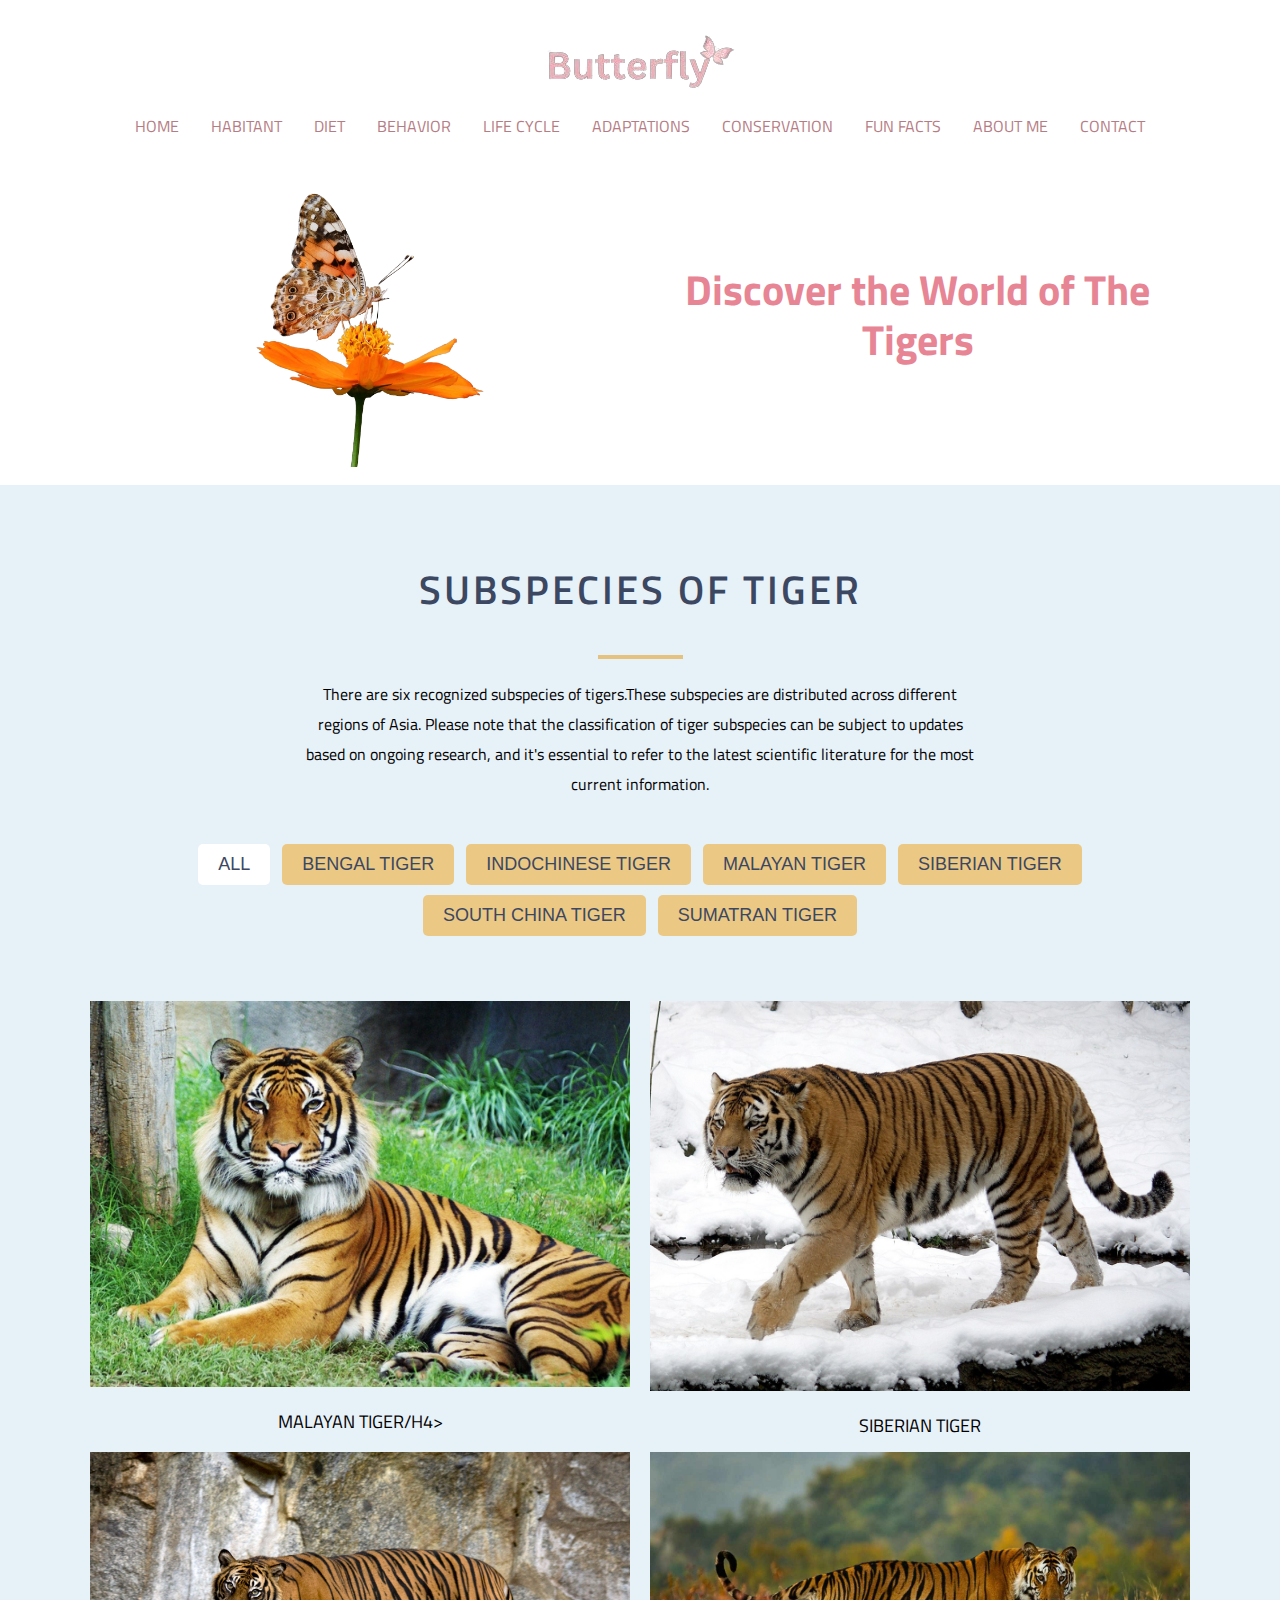
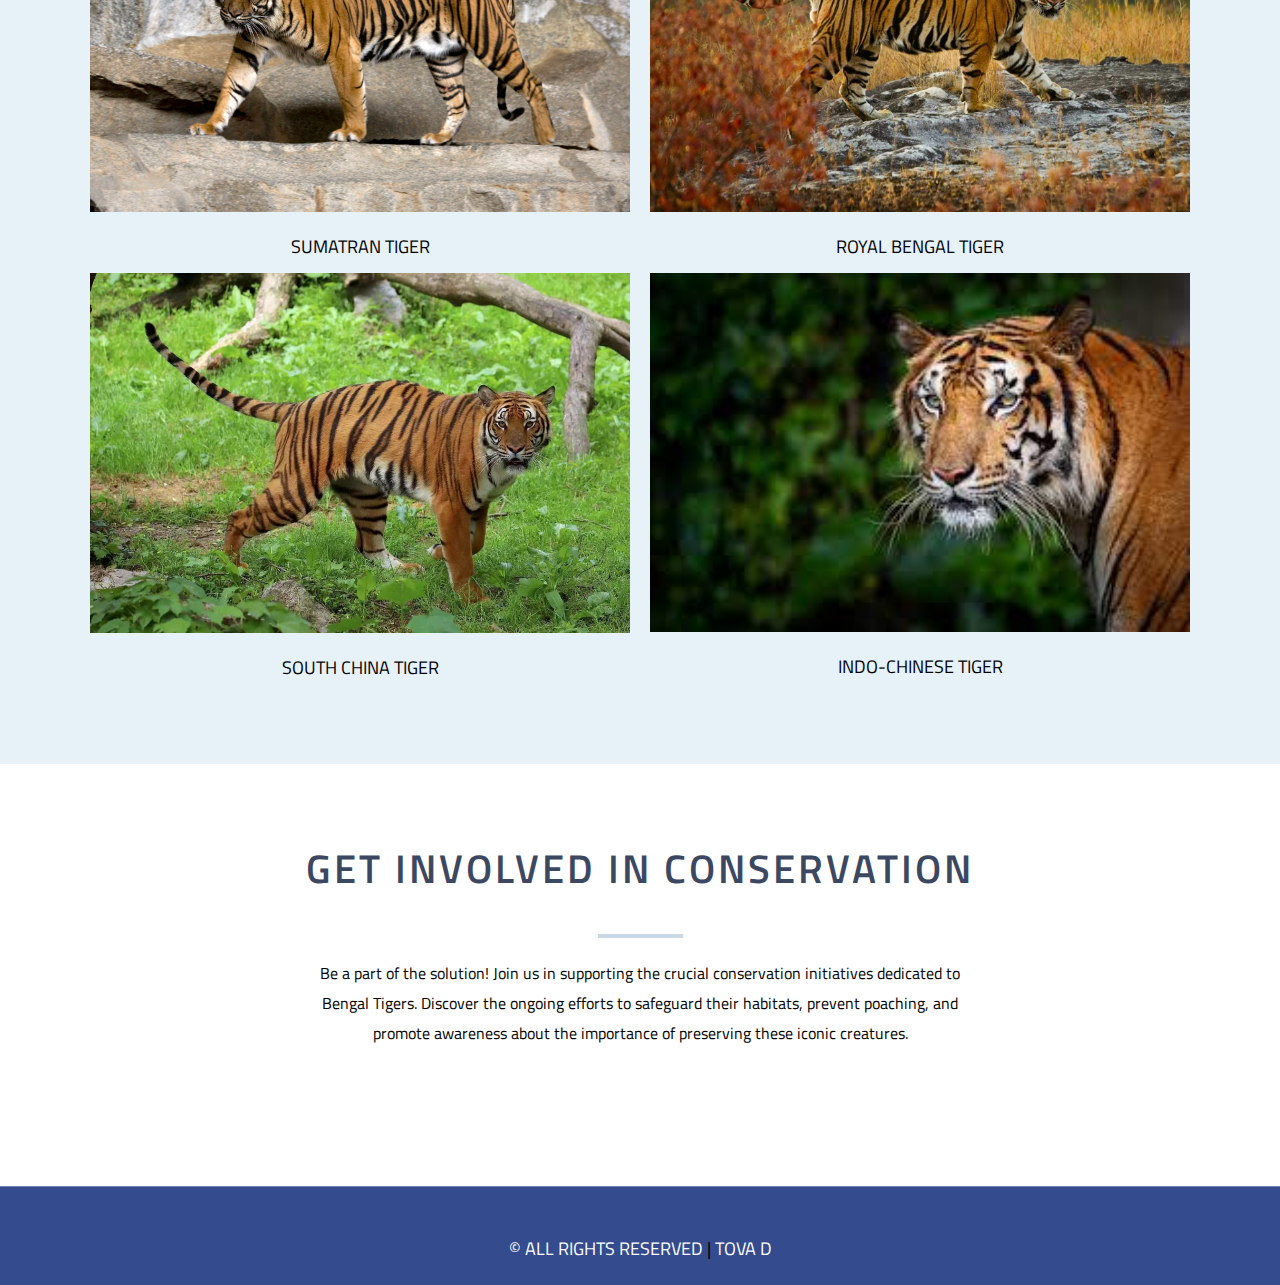
==== index.html @ 64b4b3be "lifecycle done" ====
<!DOCTYPE html>
<html lang="en">

<head>
    <meta charset="UTF-8">
    <meta name="viewport" content="width=device-width, initial-scale=1.0">
    <meta http-equiv="X-UA-Compatible" content="IE=edge">
    <title>Cuda - An awesome single page portfolio html template</title>
    <link rel="shortcut icon" href="./images/favicon.png" type="image/x-icon">
    <!-- GOOGLE FONTS -->
    <link href="https://fonts.googleapis.com/css?family=Titillium+Web:300,400,600,700" rel="stylesheet">
    <!-- FONT AWESOME -->
    <link rel="stylesheet" href="https://use.fontawesome.com/releases/v5.8.1/css/all.css" integrity="sha384-50oBUHEmvpQ+1lW4y57PTFmhCaXp0ML5d60M1M7uH2+nqUivzIebhndOJK28anvf" crossorigin="anonymous">
    <link rel="stylesheet" href="./css/grid.css">
    <link rel="stylesheet" href="./css/animated-circle.css">
    <link rel="stylesheet" href="./css/style.css">
    <link rel="stylesheet" href="./css/responsive.css">
</head>

<body>

    <!--header section start-->
    <header id="home">
        <nav>
            <div class="row">
                <a class="logo" href="index.html"><img src="./images/logo.png" alt="Butterfly"></a>
                <ul class="main-nav">
                    <li class="">
                        <a href="index.html">Home</a>
                    </li>
                    <li class="nav-item">
                        <a href="habitant.html">Habitant</a>
                    </li>
                    <li class="nav-item">
                        <a href="diet.html">Diet</a>
                    </li>
                    <li class="nav-item">
                        <a href="behavior.html">Behavior</a>
                    </li>
                    <li class="nav-item">
                        <a href="life-cycle.html">Life cycle</a>
                    </li>
                    <li class="nav-item">
                        <a href="adaptation.html">Adaptations</a>
                    </li>
                    <li class="nav-item">
                        <a href="conservation.html">Conservation</a>
                    </li>
                    <li class="nav-item">
                        <a href="fun-fact.html">Fun Facts</a>
                    </li>
                    <li class="nav-item">
                        <a href="about-me.html">About Me</a>
                    </li>
                    <li class="nav-item">
                        <a href="contact.html">Contact</a>
                    </li>
                </ul>
                <div class="mobile-menu">
                    <span onclick="openNav()">&#9776;</span>
                    <div class="overlay" id="myNav">
                        <a href="javascript:void(0)" onclick="closeNav()" class="close-btn">&times</a>
                        <div class="overlay-content">
                            <a onclick="closeNav()" href="index.html">Home</a>
                            <a onclick="closeNav()" href="habitant.html">Habitant</a>
                            <a onclick="closeNav()" href="diet.html">Diet</a>
                            <a onclick="closeNav()" href="behavior.html">Behavior</a>
                            <a onclick="closeNav()" href="life-cycle.html">Life cycle</a>
                            <a onclick="closeNav()" href="adaptation.html">Adaptations</a>
                            <a onclick="closeNav()" href="conservation.html">Conservation</a>
                            <a onclick="closeNav()" href="fun-fact.html">Fun Facts</a>
                            <a onclick="closeNav()" href="about-me.html">About Me</a>
                            <a onclick="closeNav()" href="contact.html">Contact</a>
                        </div>
                    </div>

                </div>
            </div>
        </nav>
        <div class="hero-section row">
            <div class="hero-img">
                <img src="./images/hero-img.png" alt="">
            </div>
            <div class="hero-text">
                <h1><span>Discover the World of The Tigers</span></h1>
            </div>
        </div>

    </header>
    <!--header section end-->

    <!--portfolio section start-->
    <section class="portfolio-section" id="portfolio">
        <div class="row">
            <h2>Subspecies of Tiger</h2>
            <p class="little-description">There are six recognized subspecies of tigers.These subspecies are distributed across different regions of Asia. Please note that the classification of tiger subspecies can be subject to updates based on ongoing research, and it's essential
                to refer to the latest scientific literature for the most current information.
            </p>
        </div>
        <div class="row">
            <div class="portfolio-menu ">
                <button type="button" data-filter="all">all</button>
                <button type="button" data-filter=".btiger">bengal tiger</button>
                <button type="button" data-filter=".itiger">Indochinese Tiger</button>
                <button type="button" data-filter=".mtiger">Malayan Tiger</button>
                <button type="button" data-filter=".stiger">Siberian Tiger</button>
                <button type="button" data-filter=".ctiger">South China Tiger</button>
                <button type="button" data-filter=".sttiger">Sumatran Tiger</button>
            </div>
        </div>
        <div class="row s-container container">
            <div class="s-item box mix mtiger">
                <img src="./images/mtiger.jpg" class="portfolio-image" alt="">
                <h4>Malayan Tiger/h4>
            </div>
            <div class="s-item box mix stiger">
                <img src="./images/stiger.jpg" class="portfolio-image" alt="">
                <h4>Siberian Tiger</h4>
            </div>
            <div class="s-item box mix sttiger">
                <img src="./images/sttiger.jpg" class="portfolio-image" alt="">
                <h4>Sumatran Tiger</h4>
            </div>
            <div class="s-item box mix btiger">
                <img src="./images/btiger.jpg" class="portfolio-image" alt="">
                <h4>Royal Bengal Tiger</h4>
            </div>
            <div class="s-item box mix ctiger">
                <img src="./images/ctiger.jpg" class="portfolio-image" alt="">
                <h4>South china tiger</h4>
            </div>
            <div class="s-item box mix itiger">
                <img src="./images/itiger.jpg" class="portfolio-image" alt="">
                <h4>Indo-Chinese Tiger</h4>
            </div>



        </div>

    </section>
    <!--team section start-->
    <section class="team-section " id="team">
        <div class="row">
            <h2>Get Involved in Conservation</h2>
            <p class="little-description">Be a part of the solution! Join us in supporting the crucial conservation initiatives dedicated to Bengal Tigers. Discover the ongoing efforts to safeguard their habitats, prevent poaching, and promote awareness about the importance of preserving
                these iconic creatures.
            </p>
        </div>
        <div class="row">
            <div class="social-link">
                <ul>
                    <li><a href=""><i class="fab fa-facebook-f"></i></a></li>
                    <li><a href=""><i class="fab fa-twitter"></i></a></li>
                    <li><a href=""><i class="fab fa-linkedin-in"></i></a></li>
                    <li><a href=""><i class="far fa-envelope"></i></a></li>
                </ul>
            </div>
        </div>
    </section>
    <!--team section end-->

    <!--footer section start-->
    <footer class="footer-section">
        <div class="row">
            <h4 style="color: white;">&copy All Rights Reserved <span style="color: black;">|</span> Tova D</h4>
        </div>
    </footer>
    <!--footer section end-->

    <!-- JS SCRIPTS -->
    <script src="https://ajax.googleapis.com/ajax/libs/jquery/3.5.1/jquery.min.js"></script>
    <script src="./scripts/jquery.waypoints.min.js"></script>
    <script src="./scripts/animated-circle.js"></script>
    <script src="./scripts/mixitup.min.js"></script>
    <script src="./scripts/main.js"></script>


</body>

</html>
---- css/grid.css ----
/*  SECTIONS  ============================================================================= */

.section {
	clear: both;
	padding: 0px;
	margin: 0px;
}

/*  GROUPING  ============================================================================= */


.row:before,
.row:after {
    content:"";
    display:table;
}
.row:after {
    clear:both;
}
.row {
    zoom:1; /* For IE 6/7 (trigger hasLayout) */
}

/*  GRID COLUMN SETUP   ==================================================================== */

.col {
	display: block;
	float:left;
	margin: 1% 0 1% 1.6%;
}

.col:first-child { margin-left: 0; } /* all browsers except IE6 and lower */


/*  REMOVE MARGINS AS ALL GO FULL WIDTH AT 480 PIXELS */

@media only screen and (max-width: 480px) {
	.col { 
		margin: 1% 0 1% 0%;
	}
}

/*  GRID OF TWO   ============================================================================= */


.span_2_of_2 {
	width: 100%;
}

.span_1_of_2 {
	width: 49.2%;
}

/*  GO FULL WIDTH AT LESS THAN 480 PIXELS */

@media only screen and (max-width: 480px) {
	.span_2_of_2 {
		width: 100%; 
	}
	.span_1_of_2 {
		width: 100%; 
	}
}

/*  GRID OF THREE   ============================================================================= */

	
.span_3_of_3 {
	width: 100%; 
}

.span_2_of_3 {
	width: 66.13%; 
}

.span_1_of_3 {
	width: 32.26%; 
}


/*  GO FULL WIDTH AT LESS THAN 480 PIXELS */

@media only screen and (max-width: 480px) {
	.span_3_of_3 {
		width: 100%; 
	}
	.span_2_of_3 {
		width: 100%; 
	}
	.span_1_of_3 {
		width: 100%;
	}
}

/*  GRID OF FOUR   ============================================================================= */

	
.span_4_of_4 {
	width: 100%; 
}

.span_3_of_4 {
	width: 74.6%; 
}

.span_2_of_4 {
	width: 49.2%; 
}

.span_1_of_4 {
	width: 23.8%; 
}


/*  GO FULL WIDTH AT LESS THAN 480 PIXELS */

@media only screen and (max-width: 480px) {
	.span_4_of_4 {
		width: 100%; 
	}
	.span_3_of_4 {
		width: 100%; 
	}
	.span_2_of_4 {
		width: 100%; 
	}
	.span_1_of_4 {
		width: 100%; 
	}
}

/*  GRID OF FIVE   ============================================================================= */

	
.span_5_of_5 {
	width: 100%;
}

.span_4_of_5 {
  	width: 79.68%; 
}

.span_3_of_5 {
  	width: 59.36%; 
}

.span_2_of_5 {
  	width: 39.04%;
}

.span_1_of_5 {
  	width: 18.72%;
}


/*  GO FULL WIDTH AT LESS THAN 480 PIXELS */

@media only screen and (max-width: 480px) {
	.span_5_of_5 {
		width: 100%; 
	}
	.span_4_of_5 {
		width: 100%; 
	}
	.span_3_of_5 {
		width: 100%; 
	}
	.span_2_of_5 {
		width: 100%; 
	}
	.span_1_of_5 {
		width: 100%; 
	}
}

/*  GRID OF SIX   ============================================================================= */


.span_6_of_6 {
	width: 100%;
}

.span_5_of_6 {
  	width: 83.06%;
}

.span_4_of_6 {
  	width: 66.13%;
}

.span_3_of_6 {
  	width: 49.2%;
}

.span_2_of_6 {
  	width: 32.26%;
}

.span_1_of_6 {
  	width: 15.33%;
}


/*  GO FULL WIDTH AT LESS THAN 480 PIXELS */

@media only screen and (max-width: 480px) {
	.span_6_of_6 {
		width: 100%; 
	}
	.span_5_of_6 {
		width: 100%; 
	}
	.span_4_of_6 {
		width: 100%; 
	}
	.span_3_of_6 {
		width: 100%; 
	}
	.span_2_of_6 {
		width: 100%; 
	}
	.span_1_of_6 {
		width: 100%; 
	}
}

/*  GRID OF SEVEN   ============================================================================= */


.span_7_of_7 {
	width: 100%;
}

.span_6_of_7 {
	width: 85.48%;
}

.span_5_of_7 {
  	width: 70.97%;
}

.span_4_of_7 {
  	width: 56.45%;
}

.span_3_of_7 {
  	width: 41.94%;
}

.span_2_of_7 {
  	width: 27.42%;
}

.span_1_of_7 {
  	width: 12.91%;
}


/*  GO FULL WIDTH AT LESS THAN 480 PIXELS */

@media only screen and (max-width: 480px) {
	.span_7_of_7 {
		width: 100%; 
	}
	.span_6_of_7 {
		width: 100%; 
	}
	.span_5_of_7 {
		width: 100%; 
	}
	.span_4_of_7 {
		width: 100%; 
	}
	.span_3_of_7 {
		width: 100%; 
	}
	.span_2_of_7 {
		width: 100%; 
	}
	.span_1_of_7 {
		width: 100%; 
	}
}

/*  GRID OF EIGHT   ============================================================================= */

	
.span_8_of_8 {
	width: 100%;
}

.span_7_of_8 {
	width: 87.3%; 
}

.span_6_of_8 {
	width: 74.6%; 
}

.span_5_of_8 {
	width: 61.9%; 
}

.span_4_of_8 {
	width: 49.2%; 
}

.span_3_of_8 {
	width: 36.5%;
}

.span_2_of_8 {
	width: 23.8%; 
}

.span_1_of_8 {
	width: 11.1%; 
}


/*  GO FULL WIDTH AT LESS THAN 480 PIXELS */

@media only screen and (max-width: 480px) {
	.span_8_of_8 {
		width: 100%; 
	}
	.span_7_of_8 {
		width: 100%; 
	}
	.span_6_of_8 {
		width: 100%; 
	}
	.span_5_of_8 {
		width: 100%; 
	}
	.span_4_of_8 {
		width: 100%; 
	}
	.span_3_of_8 {
		width: 100%; 
	}
	.span_2_of_8 {
		width: 100%; 
	}
	.span_1_of_8 {
		width: 100%; 
	}
}

/*  GRID OF NINE   ============================================================================= */


.span_9_of_9 {
	width: 100%;
}

.span_8_of_9 {
	width: 88.71%;
}

.span_7_of_9 {
	width: 77.42%; 
}

.span_6_of_9 {
	width: 66.13%; 
}

.span_5_of_9 {
	width: 54.84%; 
}

.span_4_of_9 {
	width: 43.55%; 
}

.span_3_of_9 {
	width: 32.26%;
}

.span_2_of_9 {
	width: 20.97%; 
}

.span_1_of_9 {
	width: 9.68%; 
}


/*  GO FULL WIDTH AT LESS THAN 480 PIXELS */

@media only screen and (max-width: 480px) {
	.span_9_of_9 {
		width: 100%; 
	}
	.span_8_of_9 {
		width: 100%; 
	}
	.span_7_of_9 {
		width: 100%; 
	}
	.span_6_of_9 {
		width: 100%; 
	}
	.span_5_of_9 {
		width: 100%; 
	}
	.span_4_of_9 {
		width: 100%; 
	}
	.span_3_of_9 {
		width: 100%; 
	}
	.span_2_of_9 {
		width: 100%; 
	}
	.span_1_of_9 {
		width: 100%; 
	}
}

/*  GRID OF TEN   ============================================================================= */


.span_10_of_10 {
	width: 100%;
}

.span_9_of_10 {
	width: 89.84%;
}

.span_8_of_10 {
	width: 79.68%;
}

.span_7_of_10 {
	width: 69.52%; 
}

.span_6_of_10 {
	width: 59.36%; 
}

.span_5_of_10 {
	width: 49.2%; 
}

.span_4_of_10 {
	width: 39.04%; 
}

.span_3_of_10 {
	width: 28.88%;
}

.span_2_of_10 {
	width: 18.72%; 
}

.span_1_of_10 {
	width: 8.56%; 
}


/*  GO FULL WIDTH AT LESS THAN 480 PIXELS */

@media only screen and (max-width: 480px) {
	.span_10_of_10 {
		width: 100%; 
	}
	.span_9_of_10 {
		width: 100%; 
	}
	.span_8_of_10 {
		width: 100%; 
	}
	.span_7_of_10 {
		width: 100%; 
	}
	.span_6_of_10 {
		width: 100%; 
	}
	.span_5_of_10 {
		width: 100%; 
	}
	.span_4_of_10 {
		width: 100%; 
	}
	.span_3_of_10 {
		width: 100%; 
	}
	.span_2_of_10 {
		width: 100%; 
	}
	.span_1_of_10 {
		width: 100%; 
	}
}

/*  GRID OF ELEVEN   ============================================================================= */

.span_11_of_11 {
	width: 100%;
}

.span_10_of_11 {
	width: 90.76%;
}

.span_9_of_11 {
	width: 81.52%;
}

.span_8_of_11 {
	width: 72.29%;
}

.span_7_of_11 {
	width: 63.05%; 
}

.span_6_of_11 {
	width: 53.81%; 
}

.span_5_of_11 {
	width: 44.58%; 
}

.span_4_of_11 {
	width: 35.34%; 
}

.span_3_of_11 {
	width: 26.1%;
}

.span_2_of_11 {
	width: 16.87%; 
}

.span_1_of_11 {
	width: 7.63%; 
}


/*  GO FULL WIDTH AT LESS THAN 480 PIXELS */

@media only screen and (max-width: 480px) {
	.span_11_of_11 {
		width: 100%; 
	}
	.span_10_of_11 {
		width: 100%; 
	}
	.span_9_of_11 {
		width: 100%; 
	}
	.span_8_of_11 {
		width: 100%; 
	}
	.span_7_of_11 {
		width: 100%; 
	}
	.span_6_of_11 {
		width: 100%; 
	}
	.span_5_of_11 {
		width: 100%; 
	}
	.span_4_of_11 {
		width: 100%; 
	}
	.span_3_of_11 {
		width: 100%; 
	}
	.span_2_of_11 {
		width: 100%; 
	}
	.span_1_of_11 {
		width: 100%; 
	}
}

/*  GRID OF TWELVE   ============================================================================= */

.span_12_of_12 {
	width: 100%;
}

.span_11_of_12 {
	width: 91.53%;
}

.span_10_of_12 {
	width: 83.06%;
}

.span_9_of_12 {
	width: 74.6%;
}

.span_8_of_12 {
	width: 66.13%;
}

.span_7_of_12 {
	width: 57.66%; 
}

.span_6_of_12 {
	width: 49.2%; 
}

.span_5_of_12 {
	width: 40.73%; 
}

.span_4_of_12 {
	width: 32.26%; 
}

.span_3_of_12 {
	width: 23.8%;
}

.span_2_of_12 {
	width: 15.33%; 
}

.span_1_of_12 {
	width: 6.86%; 
}


/*  GO FULL WIDTH AT LESS THAN 480 PIXELS */

@media only screen and (max-width: 480px) {
	.span_12_of_12 {
		width: 100%; 
	}
	.span_11_of_12 {
		width: 100%; 
	}
	.span_10_of_12 {
		width: 100%; 
	}
	.span_9_of_12 {
		width: 100%; 
	}
	.span_8_of_12 {
		width: 100%; 
	}
	.span_7_of_12 {
		width: 100%; 
	}
	.span_6_of_12 {
		width: 100%; 
	}
	.span_5_of_12 {
		width: 100%; 
	}
	.span_4_of_12 {
		width: 100%; 
	}
	.span_3_of_12 {
		width: 100%; 
	}
	.span_2_of_12 {
		width: 100%; 
	}
	.span_1_of_12 {
		width: 100%; 
	}
}
---- css/animated-circle.css ----
svg.radial-progress {
    height: auto;
    max-width: 200px;
    padding: 1em;
    transform: rotate(-90deg);
    width: 100%;
  }
  
  svg.radial-progress circle {
    fill: rgba(0,0,0,0);
    stroke: #fff;
    stroke-dashoffset: 219.91148575129; 
    stroke-width: 10;
  }
  
  svg.radial-progress circle.incomplete { opacity: 0.25; }
  
  svg.radial-progress circle.complete { stroke-dasharray: 219.91148575129; }
  
  svg.radial-progress text {
    fill: #fff;
    text-anchor: middle;
  }
---- css/style.css ----
/* BASIC SETUP */

* {
    margin: 0;
    padding: 0;
    box-sizing: border-box;
}

html {
    font-size: 62.5%;
    scroll-behavior: smooth;
}

body {
    font-family: 'Titillium Web', sans-serif;
    line-height: 1.3rem;
}

ul li {
    list-style-type: none;
}


/*heading*/

h1 {
    font-size: 4.2rem;
    color: #fff;
    line-height: 5rem;
}

:focus {
    outline: 0;
}


/*========REUSE==========*/

.row {
    max-width: 114rem;
    margin: 0 auto;
}

section {
    padding: 8rem;
}


/*paragraph*/

.little-description {
    font-size: 1.6rem;
    width: 60%;
    margin-left: 20%;
    line-height: 3rem;
    text-align: center;
}

h2 {
    font-size: 4rem;
    letter-spacing: .3rem;
    text-transform: uppercase;
    font-weight: 600;
    margin-top: 0;
    margin-bottom: 2rem;
    color: #fff;
    text-align: center;
    line-height: 5rem;
}

h2::after {
    content: "";
    display: block;
    height: .4rem;
    background: #fff;
    width: 8.5rem;
    margin: auto;
    margin-top: 4rem;
}

h3 {
    font-size: 2.4rem;
    text-transform: uppercase;
    font-weight: 600;
    color: #fff;
}

h4 {
    font-size: 1.8rem;
    font-weight: 400;
    text-transform: uppercase;
    margin-top: 2.5rem;
}

.box {
    padding: 1%;
}

.box p {
    font-size: 1.6rem;
    font-weight: 300;
    margin-top: 2rem;
    line-height: 2rem;
    color: #fff;
}

.btn:link,
.btn:visited,
.btn {
    background: #333;
    border-bottom: .3rem solid #000;
    color: #fff;
    text-decoration: none;
    text-transform: uppercase;
    padding: 1.5rem 6rem;
    border-radius: .3rem;
    display: inline-block;
    margin-top: 4.5rem;
    font-size: 1.6rem;
}


/*===========header============*/

header {
    /* background: rgb(135, 80, 156); */
    /* background-image: "../images/hero-bg.jpg"; */
    /* background-size: cover; */
    /* background-position: center bottom; */
    /* height: 100vh; */
    /* position: relative; */
    /* background-attachment: fixed; */
}

.hero-section {
    padding: 15px;
    display: flex;
    justify-content: center;
    align-items: center;
    position: relative;
}

.hero-section h1 {
    color: #299ec5;
}

.hero-section .hero-img {
    flex: 1;
    text-align: center;
}

.hero-section .hero-img img {
    width: 45%;
}

.hero-section .hero-text {
    flex: 1;
    text-align: center;
}

.hero-text span {
    color: rgb(231, 133, 149);
}

.logo {
    height: 3.5rem;
    width: auto;
    margin-top: 3.5rem;
    margin-bottom: 3rem;
    /* margin-left: 3.5rem; */
    /* float: left; */
    text-align: center !important;
    display: block;
}


/* MAIN NAVIGATION */

.main-nav {
    /* float: right; */
    margin-top: 4rem;
    text-align: center;
}

.main-nav li {
    display: inline-block;
    margin-left: 1rem;
    cursor: pointer;
}

.main-nav li:first-child {
    margin-left: 0;
}

.main-nav li a:link,
.main-nav li a:visited {
    color: #b57c84;
    text-decoration: none;
    text-transform: uppercase;
    background: rgba(166, 143, 177, 0);
    padding: 1rem 1rem;
    border-radius: .3rem;
    display: inline-block;
    font-size: 1.6rem;
    transition: .3s;
}

.main-nav li:hover a:link,
.main-nav li:hover a:visited {
    background: rgba(100, 58, 121, 1);
    color: white;
}

.active {
    background: rgba(100, 58, 121, 1);
    border-radius: .3rem;
    color: white;
}


/*sticky menu*/

.sticky {
    position: fixed;
    top: 0;
    left: 0;
    width: 100%;
    background: rgba(135, 80, 156, .9);
    padding: 1rem 0;
    box-shadow: 0 .2rem .5rem rgba(255, 255, 255, .9);
    z-index: 9999;
}

.sticky .logo {
    margin-top: 0;
}

.sticky .main-nav {
    margin-top: .2rem;
}

.mobile-menu span {
    color: #b57c84;
    font-size: 4rem;
    float: right;
    margin-top: 1rem;
    display: none;
}

.mobile-menu span:hover {
    cursor: pointer;
}

.overlay {
    width: 0%;
    height: 100%;
    position: fixed;
    top: 0;
    left: 0;
    background-color: rgba(0, 0, 0, .9);
    z-index: 1;
    overflow-x: hidden;
    transition: .5s;
}

.overlay-content {
    position: relative;
    top: 25%;
    width: 100%;
    text-align: center;
}

.overlay a {
    text-decoration: none;
    display: block;
    font-size: 3rem;
    text-transform: uppercase;
    letter-spacing: .3rem;
    color: #999;
    margin-top: 3rem;
    padding: 1rem 0;
}

.overlay a:nth-child(1) {
    margin-top: 0rem;
}

.overlay a:hover {
    color: #fff;
}

.overlay .close-btn {
    position: absolute;
    top: 2rem;
    right: 4.5rem;
    font-size: 6rem;
}

.hero-text-box {
    position: absolute;
    left: 50%;
    top: 50%;
    transform: translate(-50%, -50%);
    text-align: center;
    width: 114rem;
}

.hero-text-box h1 {
    color: rgb(35, 179, 204);
}

.btn-hero:link,
.btn-hero:visited {
    background: #eb7d4b;
    border-color: #c86a40;
}


/*===========services section============*/

.services-section {
    color: #030303;
    text-align: center;
}

.services-section h2 {
    color: rgb(43, 95, 73);
}

.services-section h2::after {
    background-color: #14a58c;
}

.services-icon {
    height: 12rem;
    /* margin-top: 4.5rem;
    margin-bottom: 3.5rem; */
}


/*===========team section============*/

.team-section {
    background: #ffffff;
    text-align: center;
}

.team-section h2 {
    color: #3c4761;
}

.team-section h2::after {
    background: #c8d9e5;
}

.team-member {
    margin-top: 4.5rem;
    margin-bottom: 3.5rem;
    height: 20rem;
    width: 20rem;
    border-radius: 50%;
}

.team-section h3 {
    color: #27283d;
    margin-bottom: 1.5rem;
}

.role {
    color: #30bae7;
    font-size: 1.6rem;
    text-transform: capitalize;
}

.team-section .box p {
    color: #3c4761;
}

.social-link {
    margin-top: 4.5rem;
}

.social-link ul li {
    display: inline-block;
    margin: 0 .5rem;
}

.social-link ul li a i {
    color: #fff;
}

.social-link ul li a:link i::before {
    background: #bdd1df;
    width: 2rem;
    height: 2rem;
    display: inline-block;
    font-size: 2rem;
    padding: 1rem;
    border-radius: 50%;
    transition: .5s;
}

.social-link ul li a:hover i::before {
    background: #393939;
    transform: rotate(360deg);
    border-radius: 50%;
}


/*===========skill section======*/

.skill-section {
    text-align: center;
    background: #fff;
}

.skill-section h2,
.skill-section h3 {
    color: #3c4761;
}

.skill-section h2::after {
    background: #dfe8ed;
}

.skill-section .box {
    margin-top: 4.5rem;
}

svg.radial-progress circle {
    stroke-width: 5
}

svg.radial-progress text {
    fill: #3c4761;
    font-size: 1.5rem;
}

svg.web-design circle {
    stroke: #30bae7;
}

svg.html-css circle {
    stroke: #d74680;
}

svg.graphic-design circle {
    stroke: #15c7a8;
}

svg.ui-ux circle {
    stroke: #eb7d4b;
}


/*===========portfolio section======*/

.portfolio-section {
    background: #e7f1f8;
    text-align: center;
}

.portfolio-section h2 {
    color: #3c4761;
}

.portfolio-section h2::after {
    background: #e5c37f;
}

.portfolio-menu {
    margin: 4.5rem 0;
}

.portfolio-menu button {
    background: #ebc985;
    font-size: 1.8rem;
    padding: 1rem 2rem;
    border: 0;
    border-radius: .5rem;
    text-transform: uppercase;
    color: #3c4761;
    margin: 0 .5rem;
    transition: .3s;
    margin-bottom: 1rem;
}

.portfolio-menu button:hover {
    cursor: pointer;
    box-shadow: 0 .3rem .5rem #3c4761;
}

.portfolio-image {
    width: 100%;
    height: auto;
}

.portfolio-section .col:nth-child(3) {
    margin-left: 0;
}

.portfolio-section .btn-load-more {
    background: #17c2a4;
    border-color: #14a58c;
}

.portfolio-section .mixitup-control-active {
    background: #fff;
    border: 0;
}


/*===========testimonial section=====*/

.testimonial {
    background: #d74680;
    background-size: cover;
}

.testimonial .little-description {
    text-align: center;
    color: #fff;
}

.testimonial .col:nth-child(3) {
    margin-left: 0;
}

.testimonial .col:nth-child(1),
.testimonial .col:nth-child(2) {
    margin-top: 4rem;
}

.testimonial .col:nth-child(3),
.testimonial .col:nth-child(4) {
    margin-top: 8rem;
}

.client-photo {
    width: 10rem;
    float: left;
}

.client-photo img {
    height: 8rem;
    border-radius: 50%;
    margin-bottom: 3rem;
}

.client-details {
    width: 40rem;
    float: left;
    margin-left: 2rem;
}

.client-details p {
    font-size: 2.1rem;
    font-style: italic;
    margin-top: 0;
    margin-bottom: 2rem;
}

.client-details h3 {
    margin-bottom: 1rem;
}

.client-details .role {
    color: #ffdd99;
}


/*===========contact section=====*/

.contact-section {
    text-align: center;
    background: #d69da5;
    padding: 1.5rem;
}

.contact-section h2 {
    margin-top: 8rem;
}

.contact-section h2::after {
    background-color: #273a71;
}

.contact-section .little-description {
    color: #fff;
}

.contact-section form {
    margin-top: 5rem;
    width: 70%;
    margin-left: 15%;
}

.contact-section input[type="text"],
.contact-section input[type="email"],
.contact-section textarea {
    background: #f9f9fa;
    border: .1rem solid #d69da5;
    width: 100%;
    padding: 1.5rem;
    border-radius: .5rem;
    font-size: 1.8rem;
    margin: .5rem 0;
}

.contact-section textarea {
    height: 20rem;
}

.contact-section form::placeholder {
    color: #fff;
    opacity: .9;
}

.btn-submit {
    border: 0;
    border-bottom: .3rem solid #299ec5;
    background: #30bae7;
}

.btn-submit:hover {
    cursor: pointer;
}


/*footer-section*/

.footer-section {
    background: #344b8e;
    padding: 3rem 0;
    text-align: center;
    border-top: .1rem solid rgba(255, 255, 255, 0.3);
}

.footer-section li {
    display: inline-block;
    margin: 0 2rem;
}

.footer-section li a {
    color: #fff;
    text-decoration: none;
    text-transform: capitalize;
    font-size: 2.4rem;
}

.footer-section li:hover a {
    color: #30bae7;
}

.contact-section .row h2 {
    /* line-height: 0;
    margin-bottom: 0; */
}

.s-container {
    display: flex;
    flex-wrap: wrap;
}

.s-item,
.h-item {
    flex: 1;
    min-width: 50%;
    box-sizing: border-box;
    padding: 10px;
}

.b-item {
    flex: 1;
    min-width: 50%;
    padding: 10px;
    margin-bottom: 2rem;
}

.habitant img {
    width: 60%;
    margin-top: 1rem;
}

.light-blue {
    background: #e7f1f8;
}

.inner {
    padding-top: 2rem;
    padding-bottom: 2rem;
    box-shadow: 0 4px 8px 0 rgba(0, 0, 0, 0.2);
    border-radius: 1rem;
    height: 100%;
}

.b-item .inner h2 {
    font-style: italic;
}
---- css/responsive.css ----
@media only screen and (max-width:1200px) {
    header {
        /* height: 65vh; */
    }
    .row {
        margin: 0 15px;
    }
    .hero-text-box {
        width: 90%;
    }
    .b-item {
        /* height: 550px */
    }
}

@media only screen and (max-width:1115px) {
    .mobile-menu span {
        display: inline-block;
        margin-top: -4rem;
    }
    .main-nav {
        display: none;
    }
}

@media only screen and (max-width:1024px) {
    .hero-text-box {
        margin-top: 15px;
    }
    header {
        /* height: 55vh; */
    }
    html {
        font-size: 57.5%;
    }
    .client-photo {
        width: 100%;
        float: none;
        text-align: center;
    }
    .client-details {
        width: 100%;
        float: none;
        text-align: center;
    }
    .contact-section form {
        margin-left: 0;
        width: 100%;
    }
}

@media only screen and (max-width:980px) {
    .span_1_of_4 {
        width: 49.2%;
    }
    .span_1_of_4:nth-child(3) {
        margin-left: 0;
    }
    .hero-text-box {
        margin-top: 35px;
    }
    .b-item {
        min-width: 100%;
        /* min-height: 300px; */
    }
}

@media only screen and (max-width:768px) {
    .little-description {
        width: 100%;
        margin-left: 0;
    }
    header {
        /* height: 85vh; */
    }
    h1 {
        font-size: 3.5rem;
    }
    h2 {
        font-size: 3rem;
    }
    h3 {
        font-size: 2rem;
    }
    .hero-text-box {
        margin-top: 35px;
    }
    .hero-section {
        flex-direction: column;
        height: auto;
    }
    .hero-section .hero-img {
        /* display: none; */
    }
    .hero-section .hero-text {
        width: 100%;
        text-align: center;
    }
    .s-item h4 {
        line-height: 2rem !important;
    }
    .habitant img {
        width: 80%;
    }
    .h-item,
    .b-item {
        min-width: 100%;
    }
    .b-item {
        /* height: 200px; */
    }
}

@media only screen and (max-width:480px) {
    header {
        /* height: 85vh; */
    }
    .span_1_of_4 {
        width: 100%;
    }
    h1 {
        font-size: 3rem;
    }
    h2 {
        font-size: 2.5rem;
    }
    h3 {
        font-size: 2rem;
    }
    .testimonial .col:nth-child(3),
    .testimonial .col:nth-child(4) {
        margin-top: 4rem;
    }
    .s-item,
    .b-item {
        min-width: 100%;
    }
    .habitant img {
        width: 100%;
    }
}
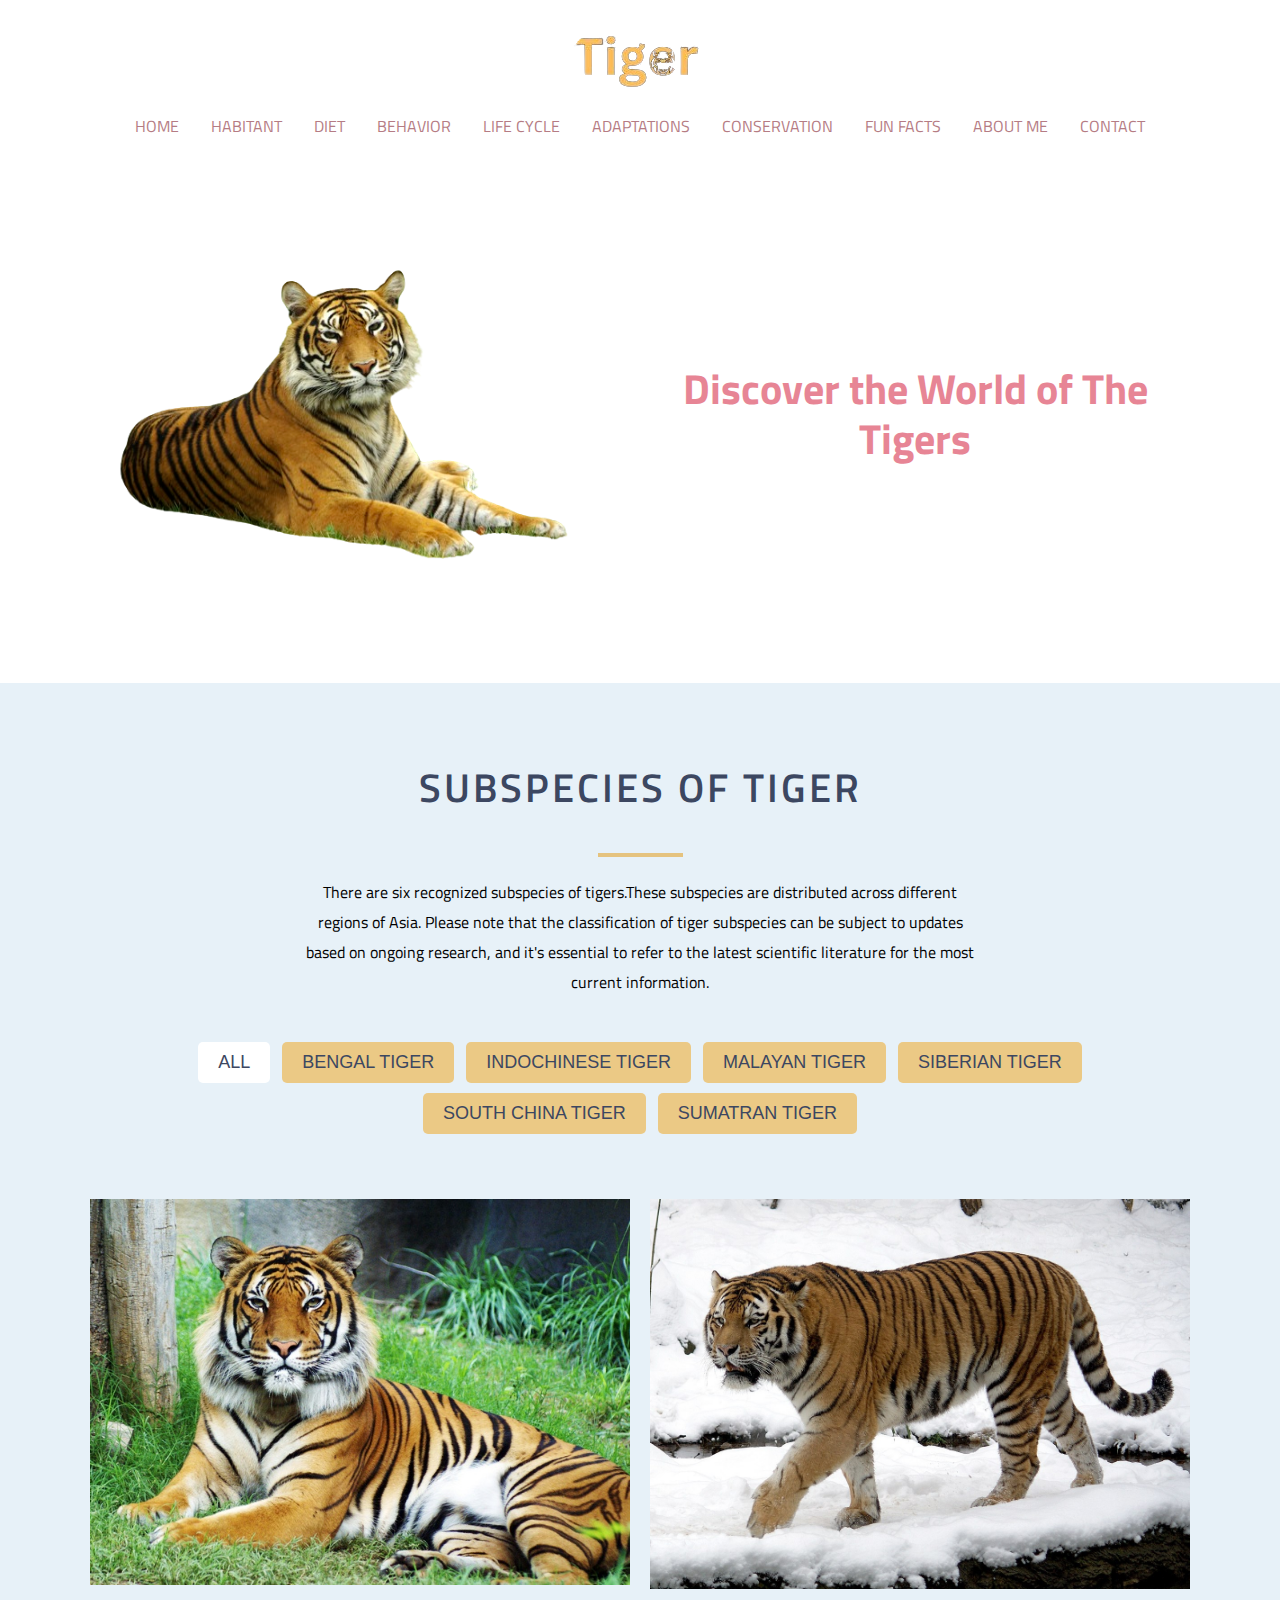
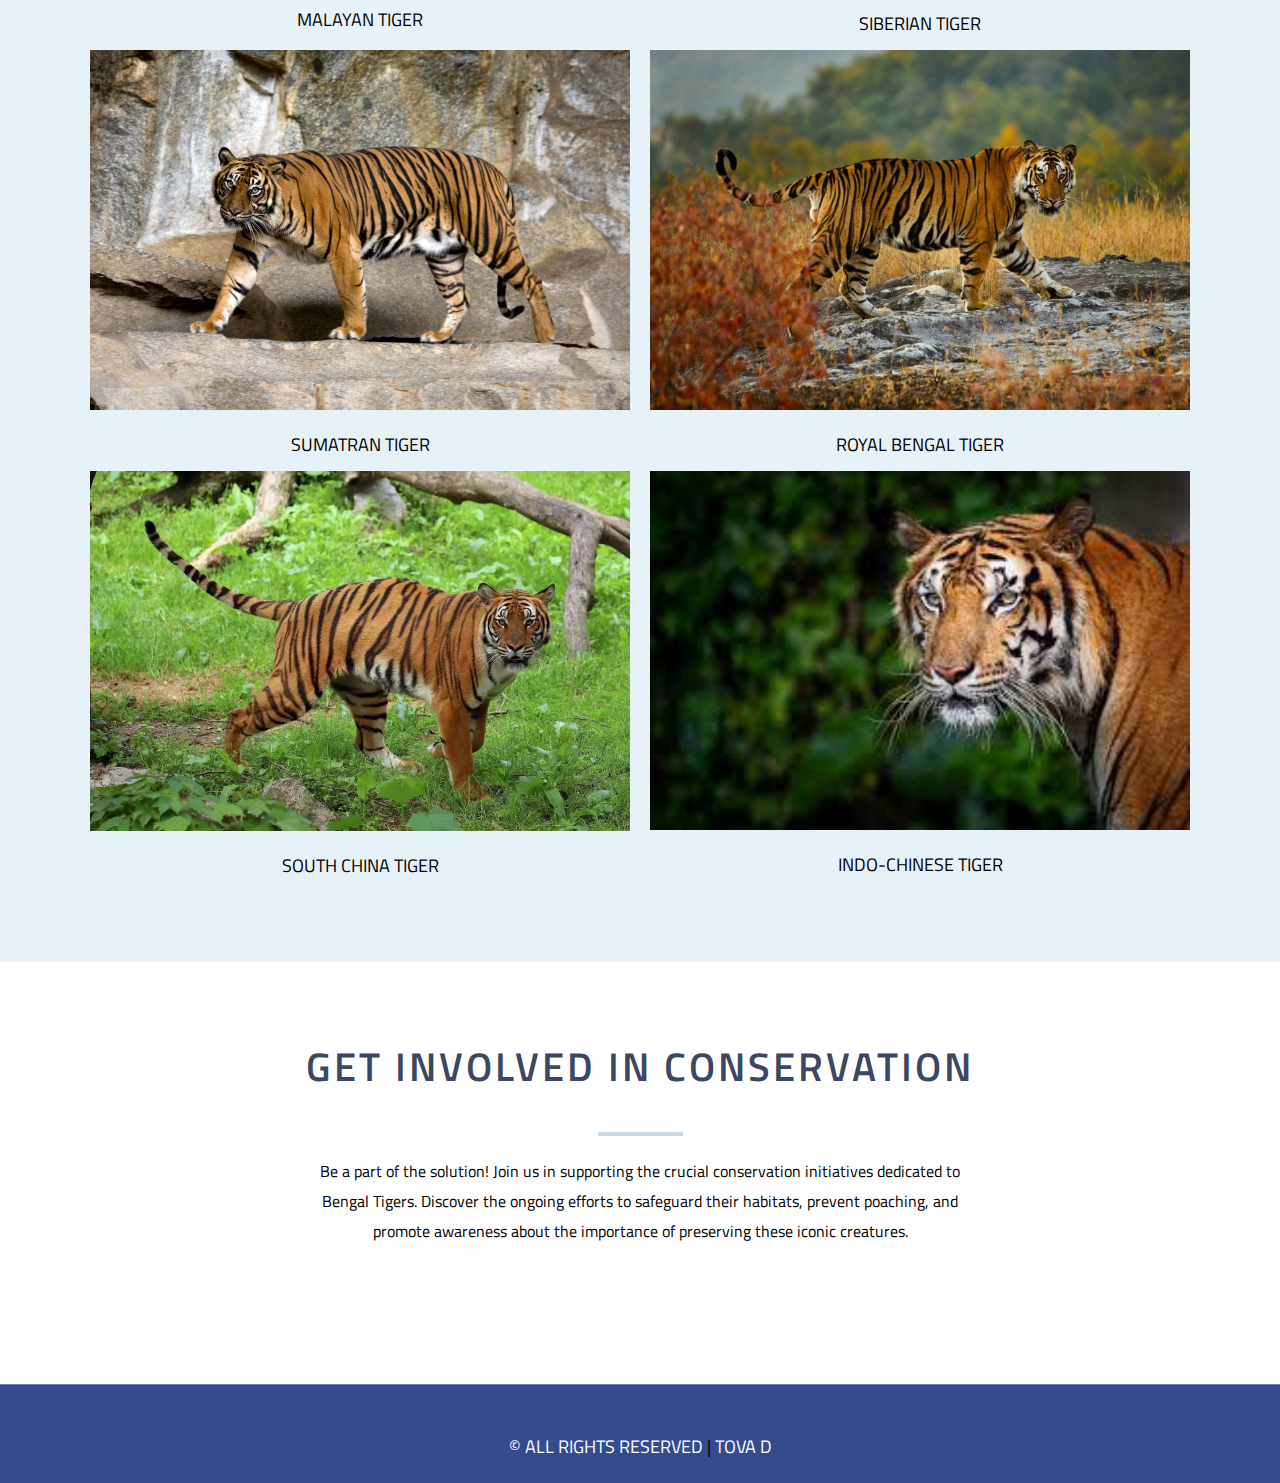
==== commit dd4cbfe8: "logo changed" ====
--- a/index.html
+++ b/index.html
@@ -111,7 +111,7 @@
         <div class="row s-container container">
             <div class="s-item box mix mtiger">
                 <img src="./images/mtiger.jpg" class="portfolio-image" alt="">
-                <h4>Malayan Tiger/h4>
+                <h4>Malayan Tiger</h4>
             </div>
             <div class="s-item box mix stiger">
                 <img src="./images/stiger.jpg" class="portfolio-image" alt="">
--- a/css/style.css
+++ b/css/style.css
@@ -133,11 +133,12 @@
 }
 
 .hero-section {
-    padding: 15px;
+    padding: 5rem 2rem;
     display: flex;
     justify-content: center;
     align-items: center;
     position: relative;
+    height: 60vh;
 }
 
 .hero-section h1 {
@@ -150,7 +151,7 @@
 }
 
 .hero-section .hero-img img {
-    width: 45%;
+    width: 100%;
 }
 
 .hero-section .hero-text {
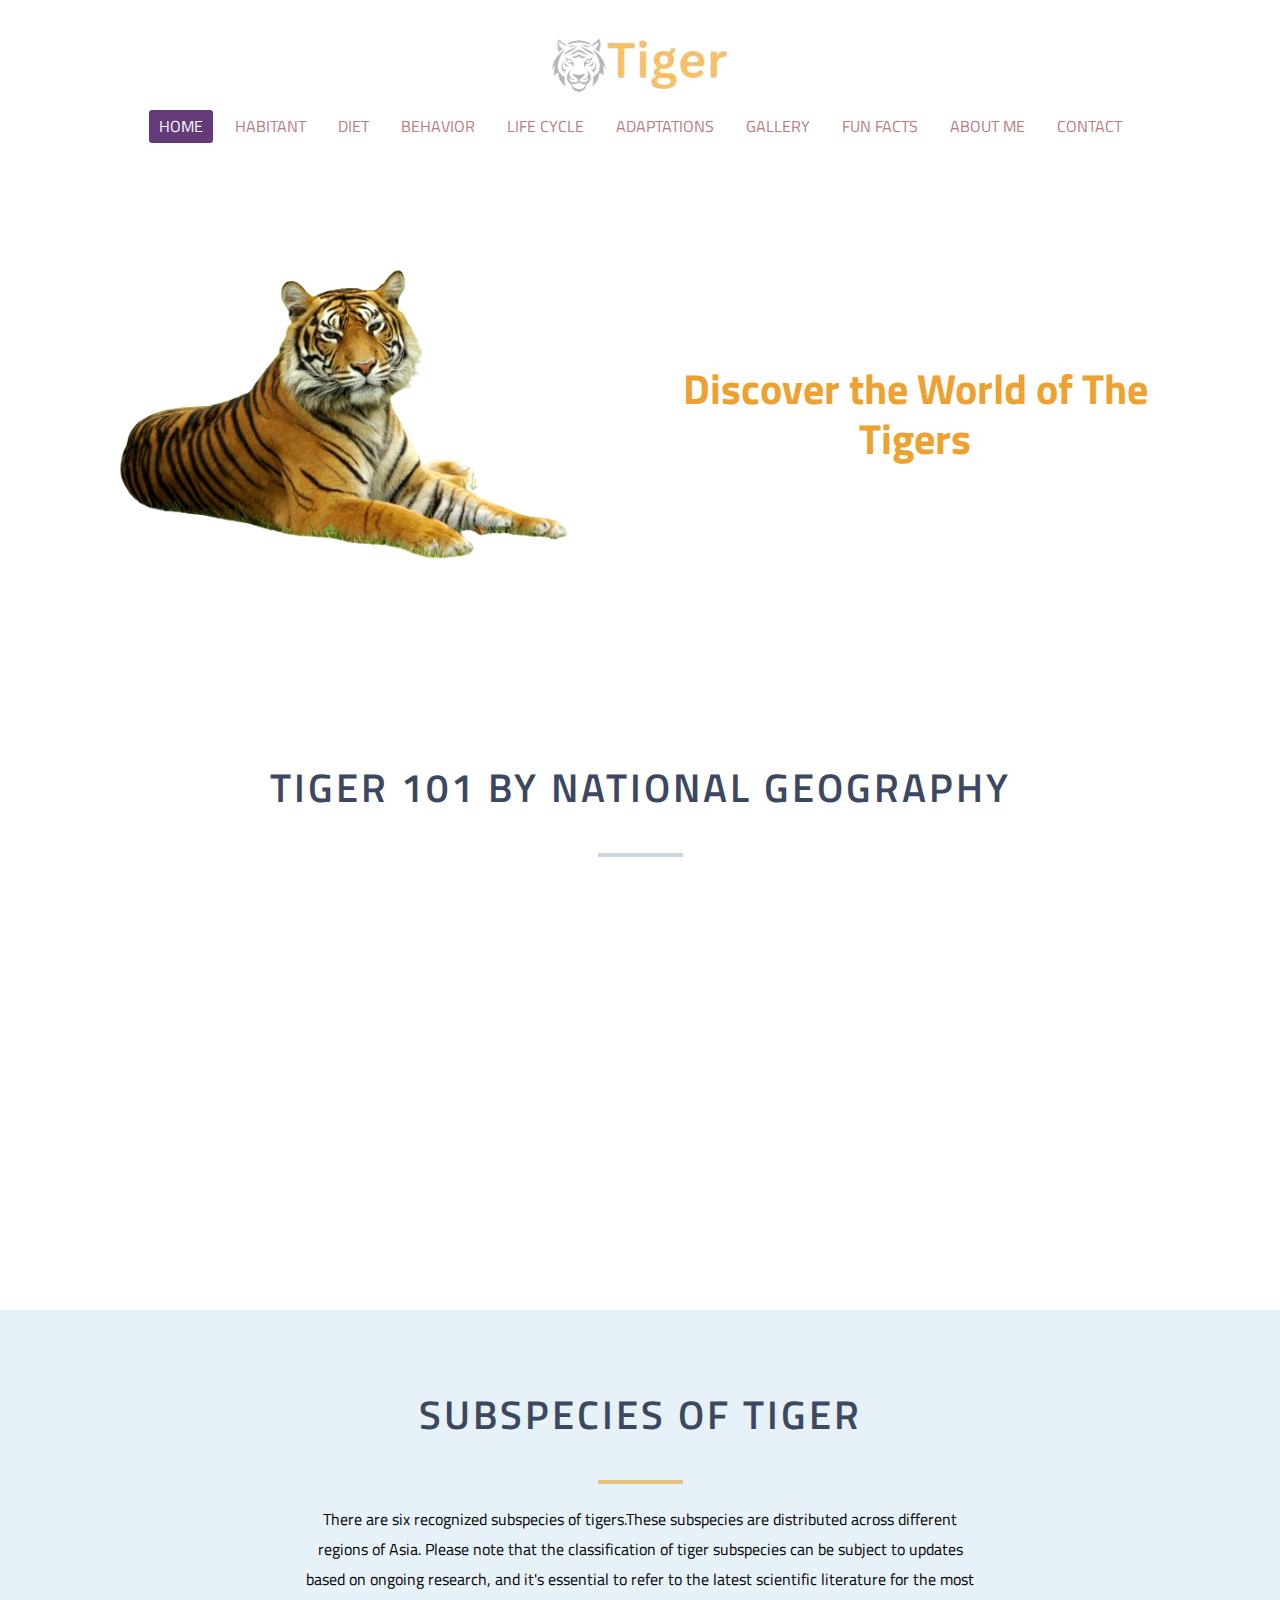
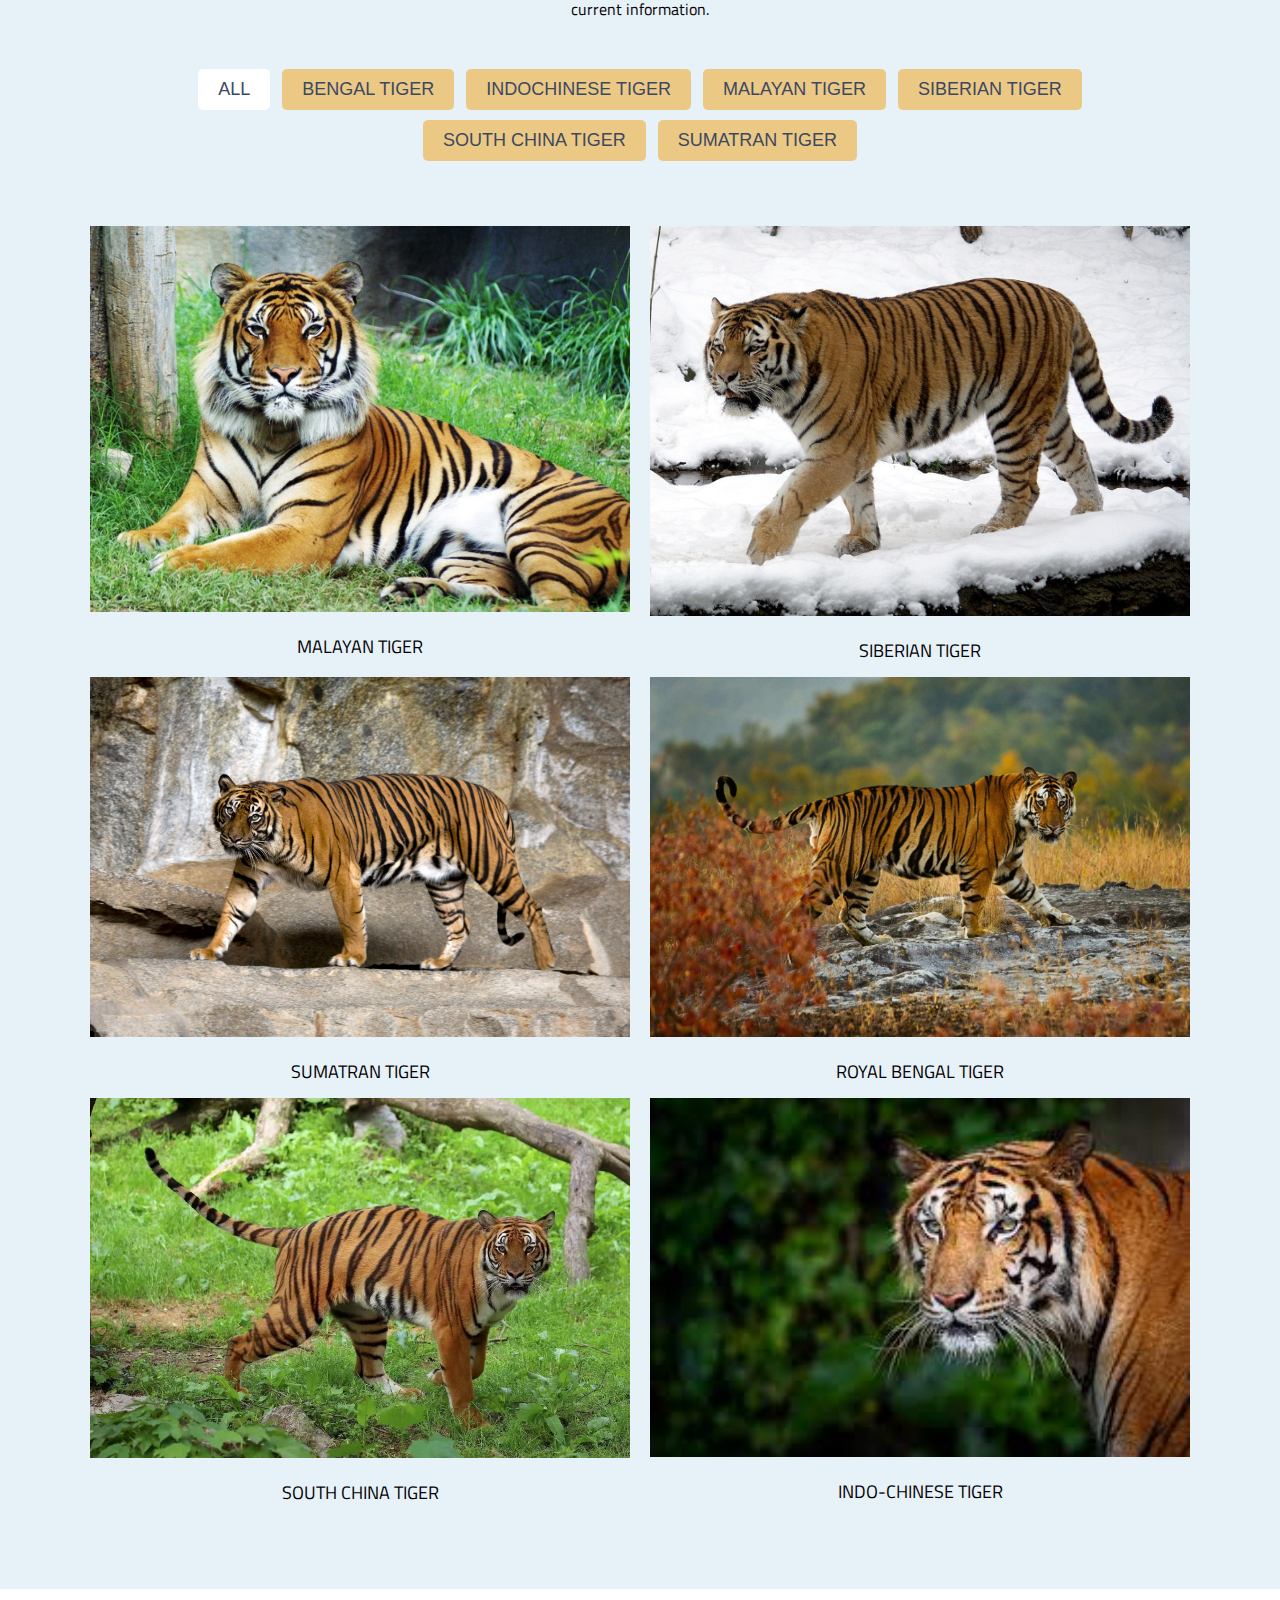
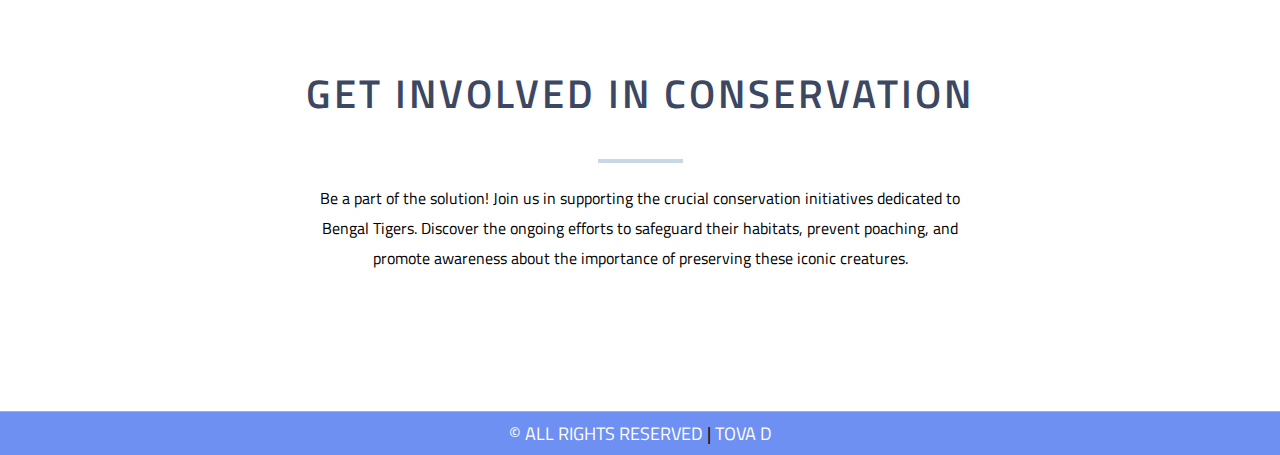
==== commit db764621: "1st phase done" ====
--- a/index.html
+++ b/index.html
@@ -5,7 +5,18 @@
     <meta charset="UTF-8">
     <meta name="viewport" content="width=device-width, initial-scale=1.0">
     <meta http-equiv="X-UA-Compatible" content="IE=edge">
-    <title>Cuda - An awesome single page portfolio html template</title>
+    <title>Tiger - an untold story !</title>
+    <meta name="description" content="Explore the world of tigers with fascinating facts about their behavior, habitat, and more.">
+    <meta name="keywords" content="tigers, big cats, wildlife, conservation, tiger facts">
+    <meta name="author" content="Tova D">
+
+    <!-- Open Graph Meta Tags (for social media sharing) -->
+    <meta property="og:title" content="Tiger Kingdom">
+    <meta property="og:description" content="Discover the majestic world of tigers through captivating facts and information.">
+
+    <!-- Twitter Meta Tags (for Twitter card) -->
+    <meta name="twitter:title" content="Tiger Kingdom">
+    <meta name="twitter:description" content="Explore the world of tigers with captivating facts and information.">
     <link rel="shortcut icon" href="./images/favicon.png" type="image/x-icon">
     <!-- GOOGLE FONTS -->
     <link href="https://fonts.googleapis.com/css?family=Titillium+Web:300,400,600,700" rel="stylesheet">
@@ -44,7 +55,7 @@
                         <a href="adaptation.html">Adaptations</a>
                     </li>
                     <li class="nav-item">
-                        <a href="conservation.html">Conservation</a>
+                        <a href="gallery.html">Gallery</a>
                     </li>
                     <li class="nav-item">
                         <a href="fun-fact.html">Fun Facts</a>
@@ -67,7 +78,7 @@
                             <a onclick="closeNav()" href="behavior.html">Behavior</a>
                             <a onclick="closeNav()" href="life-cycle.html">Life cycle</a>
                             <a onclick="closeNav()" href="adaptation.html">Adaptations</a>
-                            <a onclick="closeNav()" href="conservation.html">Conservation</a>
+                            <a onclick="closeNav()" href="gallery.html">Gallery</a>
                             <a onclick="closeNav()" href="fun-fact.html">Fun Facts</a>
                             <a onclick="closeNav()" href="about-me.html">About Me</a>
                             <a onclick="closeNav()" href="contact.html">Contact</a>
@@ -89,7 +100,19 @@
     </header>
     <!--header section end-->
 
-    <!--portfolio section start-->
+    <section class="team-section " id="team">
+        <div class="row">
+            <h2>Tiger 101 by National Geography</h2>
+        </div>
+        <div class="row">
+            <div class="youtube-link">
+                <iframe width="80%" height="350" src="https://www.youtube.com/embed/FK3dav4bA4s?si=CXaupHMZkVOFZ2Bp" title="YouTube video player" frameborder="0" allow="accelerometer; autoplay; clipboard-write; encrypted-media; gyroscope; picture-in-picture; web-share"
+                    allowfullscreen></iframe>
+            </div>
+        </div>
+    </section>
+
+
     <section class="portfolio-section" id="portfolio">
         <div class="row">
             <h2>Subspecies of Tiger</h2>
@@ -139,7 +162,6 @@
         </div>
 
     </section>
-    <!--team section start-->
     <section class="team-section " id="team">
         <div class="row">
             <h2>Get Involved in Conservation</h2>
@@ -158,7 +180,7 @@
             </div>
         </div>
     </section>
-    <!--team section end-->
+
 
     <!--footer section start-->
     <footer class="footer-section">
@@ -166,7 +188,9 @@
             <h4 style="color: white;">&copy All Rights Reserved <span style="color: black;">|</span> Tova D</h4>
         </div>
     </footer>
+
     <!--footer section end-->
+
 
     <!-- JS SCRIPTS -->
     <script src="https://ajax.googleapis.com/ajax/libs/jquery/3.5.1/jquery.min.js"></script>
--- a/css/style.css
+++ b/css/style.css
@@ -160,7 +160,7 @@
 }
 
 .hero-text span {
-    color: rgb(231, 133, 149);
+    color: rgb(236, 161, 48);
 }
 
 .logo {
@@ -213,20 +213,21 @@
 }
 
 .active {
-    background: rgba(100, 58, 121, 1);
-    border-radius: .3rem;
-    color: white;
+    background: rgba(100, 58, 121, 1) !important;
+    border-radius: .3rem !important;
+    color: white !important;
 }
 
 
 /*sticky menu*/
 
 .sticky {
+    /* color: white !important; */
     position: fixed;
     top: 0;
     left: 0;
     width: 100%;
-    background: rgba(135, 80, 156, .9);
+    background: rgba(219, 239, 240, 0.9);
     padding: 1rem 0;
     box-shadow: 0 .2rem .5rem rgba(255, 255, 255, .9);
     z-index: 9999;
@@ -574,12 +575,13 @@
 
 .contact-section {
     text-align: center;
-    background: #d69da5;
+    background: #dcf7f1;
     padding: 1.5rem;
 }
 
 .contact-section h2 {
     margin-top: 8rem;
+    color: black;
 }
 
 .contact-section h2::after {
@@ -587,7 +589,7 @@
 }
 
 .contact-section .little-description {
-    color: #fff;
+    color: #130c0c;
 }
 
 .contact-section form {
@@ -600,7 +602,7 @@
 .contact-section input[type="email"],
 .contact-section textarea {
     background: #f9f9fa;
-    border: .1rem solid #d69da5;
+    border: .1rem solid #eca547;
     width: 100%;
     padding: 1.5rem;
     border-radius: .5rem;
@@ -631,10 +633,14 @@
 /*footer-section*/
 
 .footer-section {
-    background: #344b8e;
-    padding: 3rem 0;
+    background: #6f90f3;
+    padding: 1.5rem 0;
     text-align: center;
     border-top: .1rem solid rgba(255, 255, 255, 0.3);
+}
+
+.footer-section h4 {
+    margin: 0;
 }
 
 .footer-section li {
@@ -697,4 +703,30 @@
 
 .b-item .inner h2 {
     font-style: italic;
+}
+
+.g-div {
+    display: flex;
+    flex-wrap: wrap;
+    /* gap: 5px; */
+    column-gap: 3px;
+    align-items: center;
+    margin-bottom: 2rem;
+    width: 100%;
+}
+
+.g-div div {
+    width: 33%;
+}
+
+.g-div .height {
+    width: 100%;
+    height: 250px;
+    object-fit: cover;
+    filter: brightness(70%);
+}
+
+.g-div img:hover {
+    /* width: calc((100% - 20px) / 2); */
+    filter: brightness(100%);
 }--- a/css/responsive.css
+++ b/css/responsive.css
@@ -50,6 +50,9 @@
 }
 
 @media only screen and (max-width:980px) {
+    section {
+        padding: 3rem;
+    }
     .span_1_of_4 {
         width: 49.2%;
     }
@@ -66,6 +69,9 @@
 }
 
 @media only screen and (max-width:768px) {
+    section {
+        padding: 3rem;
+    }
     .little-description {
         width: 100%;
         margin-left: 0;
@@ -109,9 +115,26 @@
     .b-item {
         /* height: 200px; */
     }
+    .youtube-link iframe {
+        height: 200px !important;
+        width: 100%;
+    }
+    .g-div div {
+        width: 49%;
+    }
+    .g-div .height {
+        width: 100% !important;
+        height: 200px;
+    }
+    .inner p {
+        padding: 0 2rem;
+    }
 }
 
 @media only screen and (max-width:480px) {
+    section {
+        padding: 1rem;
+    }
     header {
         /* height: 85vh; */
     }
@@ -138,4 +161,11 @@
     .habitant img {
         width: 100%;
     }
+    .g-div div {
+        width: 100%;
+    }
+    .g-div .height {
+        width: 100%;
+        height: 200px;
+    }
 }